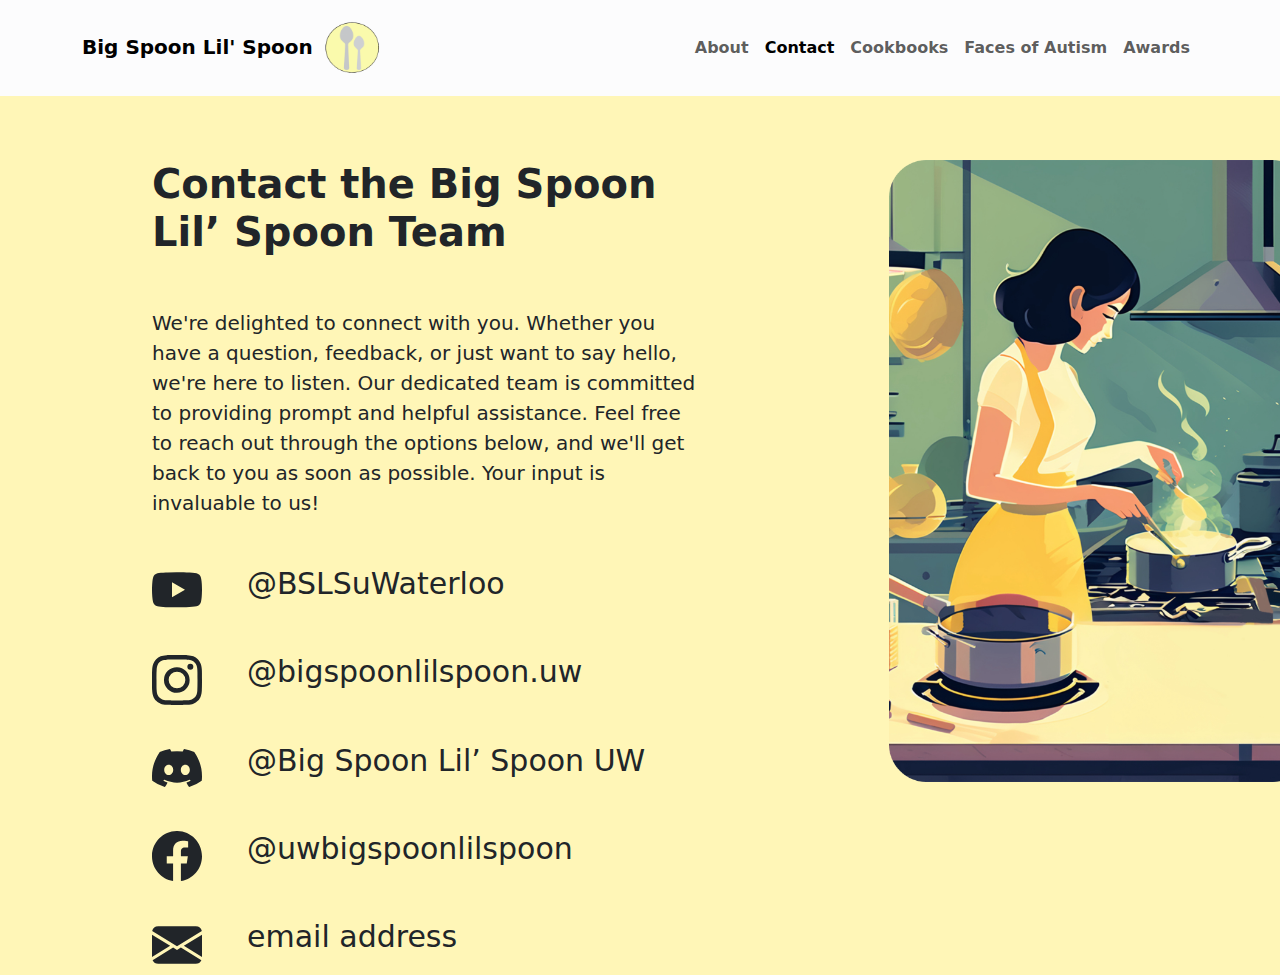
==== contact.html @ 643f0f7d "Initial commit" ====
<!DOCTYPE html>
<html data-bs-theme="light" lang="en">

<head>
    <meta charset="utf-8">
    <meta name="viewport" content="width=device-width, initial-scale=1.0, shrink-to-fit=no">
    <title>BSLS_v1(1)</title>
    <link rel="stylesheet" href="assets/bootstrap/css/bootstrap.min.css">
    <link rel="stylesheet" href="assets/css/bs-theme-overrides.css">
    <link rel="stylesheet" href="assets/css/Navbar-Right-Links-icons.css">
</head>

<body>
    <nav class="navbar navbar-expand-md sticky-top py-3" style="background: var(--bs-light-bg-subtle);">
        <div class="container"><a class="navbar-brand d-flex align-items-center" href="#"><span><strong>Big Spoon Lil' Spoon</strong><img src="assets/img/clipboard-image-1.png" width="58" height="54" style="margin-left: 10px;"></span></a><button data-bs-toggle="collapse" class="navbar-toggler" data-bs-target="#navcol-2"><span class="visually-hidden">Toggle navigation</span><span class="navbar-toggler-icon"></span></button>
            <div class="collapse navbar-collapse" id="navcol-2">
                <ul class="navbar-nav ms-auto" style="padding-left: 50px;">
                    <li class="nav-item"><a class="nav-link" href="index.html"><strong>About</strong></a></li>
                    <li class="nav-item"><a class="nav-link active" href="contact.html"><strong>Contact</strong></a></li>
                    <li class="nav-item"><a class="nav-link" href="#"><strong>Cookbooks</strong></a></li>
                    <li class="nav-item"><a class="nav-link" href="#"><strong>Faces of Autism</strong></a></li>
                    <li class="nav-item"><a class="nav-link" href="#"><strong>Awards</strong></a></li>
                </ul>
            </div>
        </div>
    </nav>
    <div class="container" style="padding-top: 5%;margin-right: 0px;">
        <div class="row">
            <div class="col-md-6">
                <h1 style="font-size: 40px;"><strong>Contact the Big Spoon </strong><br><strong>Lil’ Spoon Team</strong></h1>
                <p class="text-start" style="padding-top: 8%;font-size: 20px;padding-bottom: 0;">We're delighted to connect with you. Whether you have a question, feedback, or just want to say hello, we're here to listen. Our dedicated team is committed to providing prompt and helpful assistance. Feel free to reach out through the options below, and we'll get back to you as soon as possible. Your input is invaluable to us!</p>
                <div class="row" style="padding-top: 5%;">
                    <div class="col-lg-2 d-lg-flex align-items-lg-center"><svg xmlns="http://www.w3.org/2000/svg" width="1em" height="1em" fill="currentColor" viewBox="0 0 16 16" class="bi bi-youtube text-start" style="width: auto;height: 50px;">
                            <path d="M8.051 1.999h.089c.822.003 4.987.033 6.11.335a2.01 2.01 0 0 1 1.415 1.42c.101.38.172.883.22 1.402l.01.104.022.26.008.104c.065.914.073 1.77.074 1.957v.075c-.001.194-.01 1.108-.082 2.06l-.008.105-.009.104c-.05.572-.124 1.14-.235 1.558a2.007 2.007 0 0 1-1.415 1.42c-1.16.312-5.569.334-6.18.335h-.142c-.309 0-1.587-.006-2.927-.052l-.17-.006-.087-.004-.171-.007-.171-.007c-1.11-.049-2.167-.128-2.654-.26a2.007 2.007 0 0 1-1.415-1.419c-.111-.417-.185-.986-.235-1.558L.09 9.82l-.008-.104A31.4 31.4 0 0 1 0 7.68v-.123c.002-.215.01-.958.064-1.778l.007-.103.003-.052.008-.104.022-.26.01-.104c.048-.519.119-1.023.22-1.402a2.007 2.007 0 0 1 1.415-1.42c.487-.13 1.544-.21 2.654-.26l.17-.007.172-.006.086-.003.171-.007A99.788 99.788 0 0 1 7.858 2h.193zM6.4 5.209v4.818l4.157-2.408z"></path>
                        </svg></div>
                    <div class="col d-lg-flex justify-content-lg-start align-items-lg-center">
                        <p style="font-size: 30px;">@BSLSuWaterloo</p>
                    </div>
                </div>
                <div class="row" style="padding-top: 5%;">
                    <div class="col-lg-2 d-lg-flex align-items-lg-center"><svg xmlns="http://www.w3.org/2000/svg" width="1em" height="1em" fill="currentColor" viewBox="0 0 16 16" class="bi bi-instagram text-start" style="width: auto;height: 50px;">
                            <path d="M8 0C5.829 0 5.556.01 4.703.048 3.85.088 3.269.222 2.76.42a3.917 3.917 0 0 0-1.417.923A3.927 3.927 0 0 0 .42 2.76C.222 3.268.087 3.85.048 4.7.01 5.555 0 5.827 0 8.001c0 2.172.01 2.444.048 3.297.04.852.174 1.433.372 1.942.205.526.478.972.923 1.417.444.445.89.719 1.416.923.51.198 1.09.333 1.942.372C5.555 15.99 5.827 16 8 16s2.444-.01 3.298-.048c.851-.04 1.434-.174 1.943-.372a3.916 3.916 0 0 0 1.416-.923c.445-.445.718-.891.923-1.417.197-.509.332-1.09.372-1.942C15.99 10.445 16 10.173 16 8s-.01-2.445-.048-3.299c-.04-.851-.175-1.433-.372-1.941a3.926 3.926 0 0 0-.923-1.417A3.911 3.911 0 0 0 13.24.42c-.51-.198-1.092-.333-1.943-.372C10.443.01 10.172 0 7.998 0h.003zm-.717 1.442h.718c2.136 0 2.389.007 3.232.046.78.035 1.204.166 1.486.275.373.145.64.319.92.599.28.28.453.546.598.92.11.281.24.705.275 1.485.039.843.047 1.096.047 3.231s-.008 2.389-.047 3.232c-.035.78-.166 1.203-.275 1.485a2.47 2.47 0 0 1-.599.919c-.28.28-.546.453-.92.598-.28.11-.704.24-1.485.276-.843.038-1.096.047-3.232.047s-2.39-.009-3.233-.047c-.78-.036-1.203-.166-1.485-.276a2.478 2.478 0 0 1-.92-.598 2.48 2.48 0 0 1-.6-.92c-.109-.281-.24-.705-.275-1.485-.038-.843-.046-1.096-.046-3.233 0-2.136.008-2.388.046-3.231.036-.78.166-1.204.276-1.486.145-.373.319-.64.599-.92.28-.28.546-.453.92-.598.282-.11.705-.24 1.485-.276.738-.034 1.024-.044 2.515-.045v.002zm4.988 1.328a.96.96 0 1 0 0 1.92.96.96 0 0 0 0-1.92zm-4.27 1.122a4.109 4.109 0 1 0 0 8.217 4.109 4.109 0 0 0 0-8.217zm0 1.441a2.667 2.667 0 1 1 0 5.334 2.667 2.667 0 0 1 0-5.334"></path>
                        </svg></div>
                    <div class="col d-lg-flex justify-content-lg-start align-items-lg-center">
                        <p style="font-size: 30px;">@bigspoonlilspoon.uw</p>
                    </div>
                </div>
                <div class="row" style="padding-top: 5%;">
                    <div class="col-lg-2 d-lg-flex align-items-lg-center"><svg xmlns="http://www.w3.org/2000/svg" width="1em" height="1em" fill="currentColor" viewBox="0 0 16 16" class="bi bi-discord text-start" style="width: auto;height: 50px;">
                            <path d="M13.545 2.907a13.227 13.227 0 0 0-3.257-1.011.05.05 0 0 0-.052.025c-.141.25-.297.577-.406.833a12.19 12.19 0 0 0-3.658 0 8.258 8.258 0 0 0-.412-.833.051.051 0 0 0-.052-.025c-1.125.194-2.22.534-3.257 1.011a.041.041 0 0 0-.021.018C.356 6.024-.213 9.047.066 12.032c.001.014.01.028.021.037a13.276 13.276 0 0 0 3.995 2.02.05.05 0 0 0 .056-.019c.308-.42.582-.863.818-1.329a.05.05 0 0 0-.01-.059.051.051 0 0 0-.018-.011 8.875 8.875 0 0 1-1.248-.595.05.05 0 0 1-.02-.066.051.051 0 0 1 .015-.019c.084-.063.168-.129.248-.195a.05.05 0 0 1 .051-.007c2.619 1.196 5.454 1.196 8.041 0a.052.052 0 0 1 .053.007c.08.066.164.132.248.195a.051.051 0 0 1-.004.085 8.254 8.254 0 0 1-1.249.594.05.05 0 0 0-.03.03.052.052 0 0 0 .003.041c.24.465.515.909.817 1.329a.05.05 0 0 0 .056.019 13.235 13.235 0 0 0 4.001-2.02.049.049 0 0 0 .021-.037c.334-3.451-.559-6.449-2.366-9.106a.034.034 0 0 0-.02-.019Zm-8.198 7.307c-.789 0-1.438-.724-1.438-1.612 0-.889.637-1.613 1.438-1.613.807 0 1.45.73 1.438 1.613 0 .888-.637 1.612-1.438 1.612m5.316 0c-.788 0-1.438-.724-1.438-1.612 0-.889.637-1.613 1.438-1.613.807 0 1.451.73 1.438 1.613 0 .888-.631 1.612-1.438 1.612"></path>
                        </svg></div>
                    <div class="col d-lg-flex justify-content-lg-start align-items-lg-center">
                        <p style="font-size: 30px;">@Big Spoon Lil’ Spoon UW</p>
                    </div>
                </div>
                <div class="row" style="padding-top: 5%;">
                    <div class="col-lg-2 d-lg-flex align-items-lg-center"><svg xmlns="http://www.w3.org/2000/svg" width="1em" height="1em" fill="currentColor" viewBox="0 0 16 16" class="bi bi-facebook text-start" style="width: auto;height: 50px;">
                            <path d="M16 8.049c0-4.446-3.582-8.05-8-8.05C3.58 0-.002 3.603-.002 8.05c0 4.017 2.926 7.347 6.75 7.951v-5.625h-2.03V8.05H6.75V6.275c0-2.017 1.195-3.131 3.022-3.131.876 0 1.791.157 1.791.157v1.98h-1.009c-.993 0-1.303.621-1.303 1.258v1.51h2.218l-.354 2.326H9.25V16c3.824-.604 6.75-3.934 6.75-7.951"></path>
                        </svg></div>
                    <div class="col d-lg-flex justify-content-lg-start align-items-lg-center">
                        <p style="font-size: 30px;">@uwbigspoonlilspoon</p>
                    </div>
                </div>
                <div class="row" style="padding-top: 5%;">
                    <div class="col-lg-2 d-lg-flex align-items-lg-center"><svg xmlns="http://www.w3.org/2000/svg" width="1em" height="1em" fill="currentColor" viewBox="0 0 16 16" class="bi bi-envelope-fill text-start" style="width: auto;height: 50px;">
                            <path d="M.05 3.555A2 2 0 0 1 2 2h12a2 2 0 0 1 1.95 1.555L8 8.414.05 3.555ZM0 4.697v7.104l5.803-3.558zM6.761 8.83l-6.57 4.027A2 2 0 0 0 2 14h12a2 2 0 0 0 1.808-1.144l-6.57-4.027L8 9.586l-1.239-.757Zm3.436-.586L16 11.801V4.697l-5.803 3.546Z"></path>
                        </svg></div>
                    <div class="col d-lg-flex justify-content-lg-start align-items-lg-center">
                        <p style="font-size: 30px;">email address</p>
                    </div>
                </div>
            </div>
            <div class="col-md-6 d-flex justify-content-end align-items-end align-items-lg-start" style="padding-right: 0px;"><img src="assets/img/clipboard-image-3.png" style="width: 70%;"></div>
        </div>
    </div>
    <script src="assets/bootstrap/js/bootstrap.min.js"></script>
</body>

</html>
---- assets/css/bs-theme-overrides.css ----
:root, [data-bs-theme=light] {
  --bs-body-bg: #FFF6B7;
  --bs-body-bg-rgb: 255,246,183;
}
---- assets/css/Navbar-Right-Links-icons.css ----
.bs-icon {
  --bs-icon-size: .75rem;
  display: flex;
  flex-shrink: 0;
  justify-content: center;
  align-items: center;
  font-size: var(--bs-icon-size);
  width: calc(var(--bs-icon-size) * 2);
  height: calc(var(--bs-icon-size) * 2);
  color: var(--bs-primary);
}

.bs-icon-xs {
  --bs-icon-size: 1rem;
  width: calc(var(--bs-icon-size) * 1.5);
  height: calc(var(--bs-icon-size) * 1.5);
}

.bs-icon-sm {
  --bs-icon-size: 1rem;
}

.bs-icon-md {
  --bs-icon-size: 1.5rem;
}

.bs-icon-lg {
  --bs-icon-size: 2rem;
}

.bs-icon-xl {
  --bs-icon-size: 2.5rem;
}

.bs-icon.bs-icon-primary {
  color: var(--bs-white);
  background: var(--bs-primary);
}

.bs-icon.bs-icon-primary-light {
  color: var(--bs-primary);
  background: rgba(var(--bs-primary-rgb), .2);
}

.bs-icon.bs-icon-semi-white {
  color: var(--bs-primary);
  background: rgba(255, 255, 255, .5);
}

.bs-icon.bs-icon-rounded {
  border-radius: .5rem;
}

.bs-icon.bs-icon-circle {
  border-radius: 50%;
}
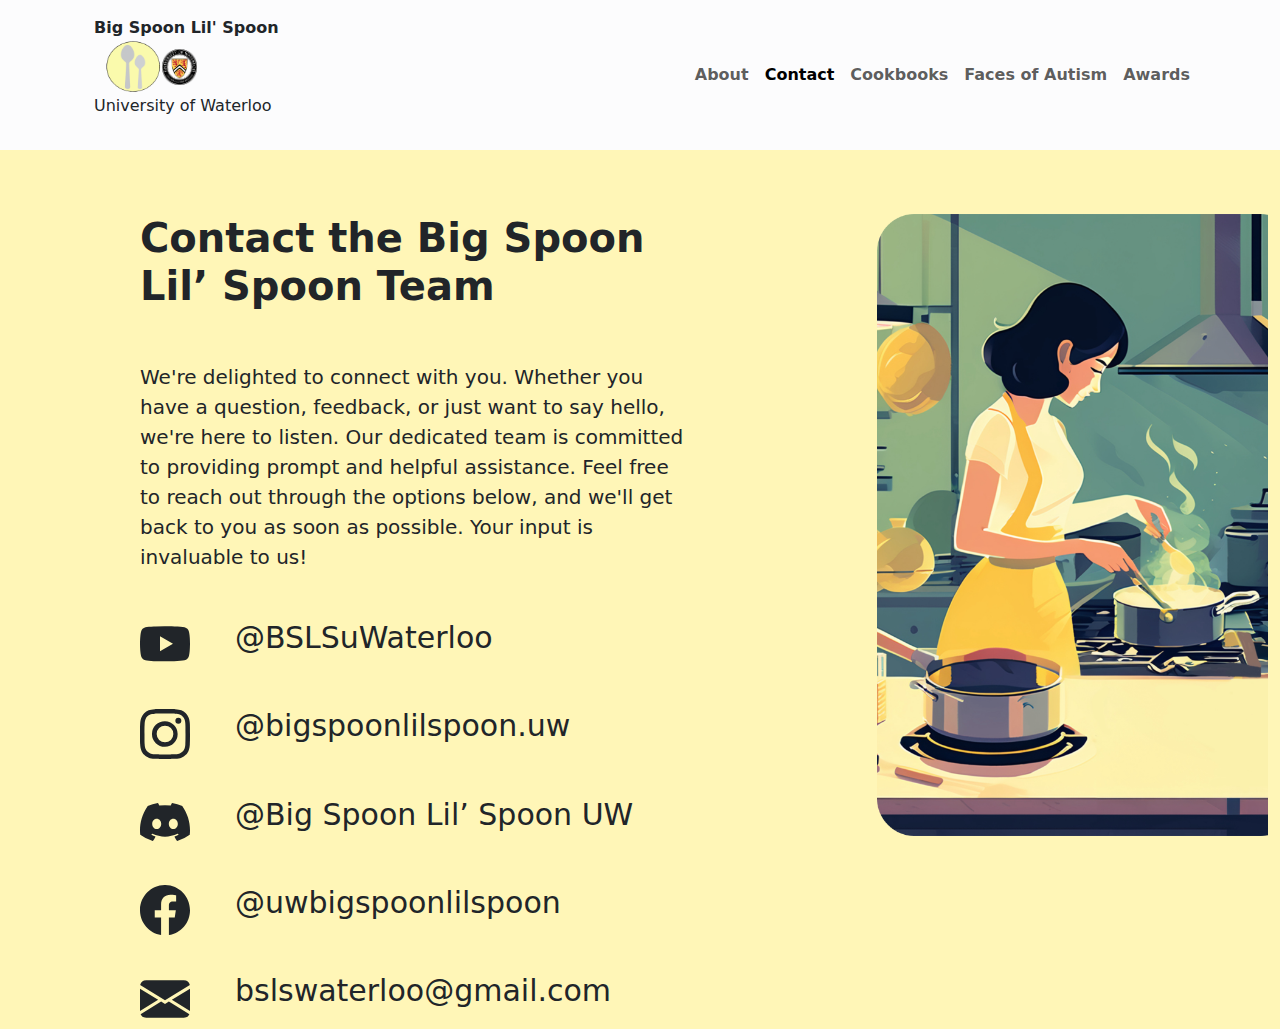
==== commit 0bd90524: "updated awards" ====
--- a/contact.html
+++ b/contact.html
@@ -4,27 +4,37 @@
 <head>
     <meta charset="utf-8">
     <meta name="viewport" content="width=device-width, initial-scale=1.0, shrink-to-fit=no">
-    <title>BSLS_v1(1)</title>
-    <link rel="stylesheet" href="assets/bootstrap/css/bootstrap.min.css">
+    <title>Contact</title>
+    <link rel="stylesheet" href="https://cdn.jsdelivr.net/npm/bootstrap@5.3.2/dist/css/bootstrap.min.css">
     <link rel="stylesheet" href="assets/css/bs-theme-overrides.css">
     <link rel="stylesheet" href="assets/css/Navbar-Right-Links-icons.css">
 </head>
 
 <body>
     <nav class="navbar navbar-expand-md sticky-top py-3" style="background: var(--bs-light-bg-subtle);">
-        <div class="container"><a class="navbar-brand d-flex align-items-center" href="#"><span><strong>Big Spoon Lil' Spoon</strong><img src="assets/img/clipboard-image-1.png" width="58" height="54" style="margin-left: 10px;"></span></a><button data-bs-toggle="collapse" class="navbar-toggler" data-bs-target="#navcol-2"><span class="visually-hidden">Toggle navigation</span><span class="navbar-toggler-icon"></span></button>
+        <div class="container">
+            <div class="container" style="width: 30%;">
+                <div class="row" style="width: 100%;">
+                    <div class="col-lg-12 col-xxl-12" style="width: 80%;"><span><strong>Big Spoon Lil' Spoon</strong></span><img src="assets/img/clipboard-image-1.png" width="58" height="54" style="margin-left: 10px;"><img src="assets/img/clipboard-image-4.png" style="width: 15.7%;"></div>
+                </div>
+                <div class="row">
+                    <div class="col">
+                        <p>University of Waterloo</p>
+                    </div>
+                </div>
+            </div><a class="navbar-brand d-flex align-items-center" href="#"></a><button data-bs-toggle="collapse" class="navbar-toggler" data-bs-target="#navcol-2"><span class="visually-hidden">Toggle navigation</span><span class="navbar-toggler-icon"></span></button>
             <div class="collapse navbar-collapse" id="navcol-2">
                 <ul class="navbar-nav ms-auto" style="padding-left: 50px;">
                     <li class="nav-item"><a class="nav-link" href="index.html"><strong>About</strong></a></li>
                     <li class="nav-item"><a class="nav-link active" href="contact.html"><strong>Contact</strong></a></li>
                     <li class="nav-item"><a class="nav-link" href="#"><strong>Cookbooks</strong></a></li>
                     <li class="nav-item"><a class="nav-link" href="#"><strong>Faces of Autism</strong></a></li>
-                    <li class="nav-item"><a class="nav-link" href="#"><strong>Awards</strong></a></li>
+                    <li class="nav-item"><a class="nav-link" href="awards.html"><strong>Awards</strong></a></li>
                 </ul>
             </div>
         </div>
     </nav>
-    <div class="container" style="padding-top: 5%;margin-right: 0px;">
+    <div class="container" style="padding-top: 5%;margin-right: 0px;margin-left: 10%;">
         <div class="row">
             <div class="col-md-6">
                 <h1 style="font-size: 40px;"><strong>Contact the Big Spoon </strong><br><strong>Lil’ Spoon Team</strong></h1>
@@ -66,14 +76,14 @@
                             <path d="M.05 3.555A2 2 0 0 1 2 2h12a2 2 0 0 1 1.95 1.555L8 8.414.05 3.555ZM0 4.697v7.104l5.803-3.558zM6.761 8.83l-6.57 4.027A2 2 0 0 0 2 14h12a2 2 0 0 0 1.808-1.144l-6.57-4.027L8 9.586l-1.239-.757Zm3.436-.586L16 11.801V4.697l-5.803 3.546Z"></path>
                         </svg></div>
                     <div class="col d-lg-flex justify-content-lg-start align-items-lg-center">
-                        <p style="font-size: 30px;">email address</p>
+                        <p style="font-size: 30px;">bslswaterloo@gmail.com</p>
                     </div>
                 </div>
             </div>
             <div class="col-md-6 d-flex justify-content-end align-items-end align-items-lg-start" style="padding-right: 0px;"><img src="assets/img/clipboard-image-3.png" style="width: 70%;"></div>
         </div>
     </div>
-    <script src="assets/bootstrap/js/bootstrap.min.js"></script>
+    <script src="https://cdn.jsdelivr.net/npm/bootstrap@5.3.2/dist/js/bootstrap.bundle.min.js"></script>
 </body>
 
 </html>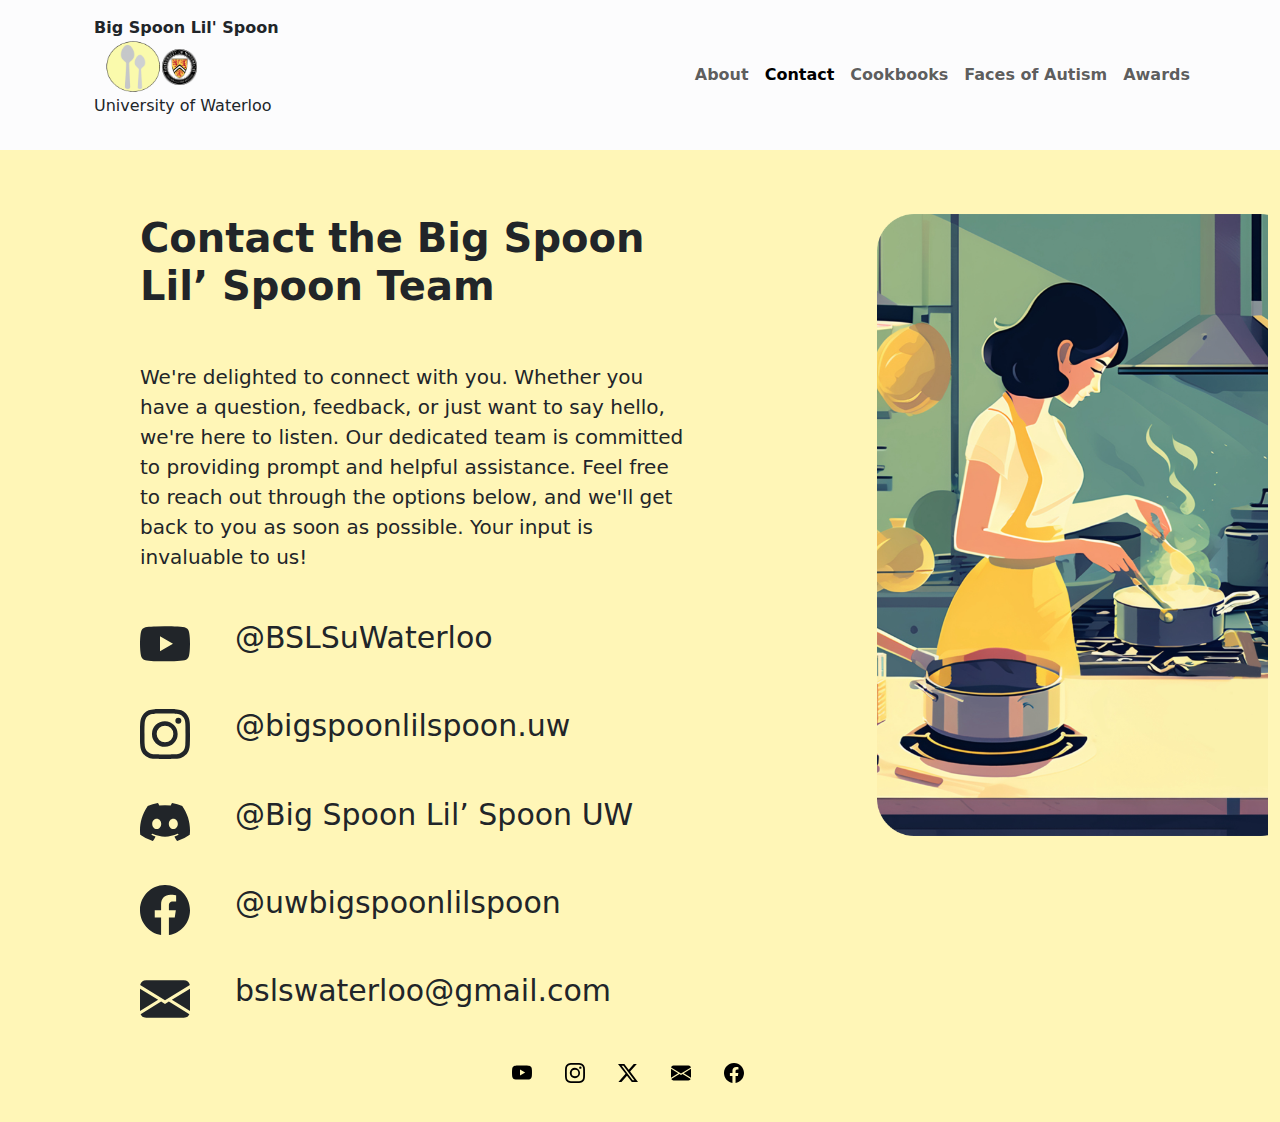
==== commit 1ba1c00b: "Added remaining pages" ====
--- a/contact.html
+++ b/contact.html
@@ -7,6 +7,7 @@
     <title>Contact</title>
     <link rel="stylesheet" href="https://cdn.jsdelivr.net/npm/bootstrap@5.3.2/dist/css/bootstrap.min.css">
     <link rel="stylesheet" href="assets/css/bs-theme-overrides.css">
+    <link rel="stylesheet" href="assets/css/Articles-Cards-images.css">
     <link rel="stylesheet" href="assets/css/Navbar-Right-Links-icons.css">
 </head>
 
@@ -25,10 +26,10 @@
             </div><a class="navbar-brand d-flex align-items-center" href="#"></a><button data-bs-toggle="collapse" class="navbar-toggler" data-bs-target="#navcol-2"><span class="visually-hidden">Toggle navigation</span><span class="navbar-toggler-icon"></span></button>
             <div class="collapse navbar-collapse" id="navcol-2">
                 <ul class="navbar-nav ms-auto" style="padding-left: 50px;">
-                    <li class="nav-item"><a class="nav-link" href="index.html"><strong>About</strong></a></li>
+                    <li class="nav-item"><a class="nav-link" href="about.html"><strong>About</strong></a></li>
                     <li class="nav-item"><a class="nav-link active" href="contact.html"><strong>Contact</strong></a></li>
-                    <li class="nav-item"><a class="nav-link" href="#"><strong>Cookbooks</strong></a></li>
-                    <li class="nav-item"><a class="nav-link" href="#"><strong>Faces of Autism</strong></a></li>
+                    <li class="nav-item"><a class="nav-link" href="cooking.html"><strong>Cookbooks</strong></a></li>
+                    <li class="nav-item"><a class="nav-link" href="foa.html"><strong>Faces of Autism</strong></a></li>
                     <li class="nav-item"><a class="nav-link" href="awards.html"><strong>Awards</strong></a></li>
                 </ul>
             </div>
@@ -83,6 +84,41 @@
             <div class="col-md-6 d-flex justify-content-end align-items-end align-items-lg-start" style="padding-right: 0px;"><img src="assets/img/clipboard-image-3.png" style="width: 70%;"></div>
         </div>
     </div>
+    <footer class="text-center py-4" style="position: relative;">
+        <div class="container">
+            <div class="row row-cols-1 row-cols-lg-3">
+                <div class="col-xl-12">
+                    <ul class="list-inline my-2">
+                        <li class="list-inline-item me-4">
+                            <div class="bs-icon-circle bs-icon-primary bs-icon" style="background: var(--bs-body-bg);color: var(--bs-emphasis-color);"><svg xmlns="http://www.w3.org/2000/svg" width="1em" height="1em" fill="currentColor" viewBox="0 0 16 16" class="bi bi-youtube" style="background: var(--bs-body-bg);color: var(--bs-emphasis-color);width: 20px;height: 20px;">
+                                    <path d="M8.051 1.999h.089c.822.003 4.987.033 6.11.335a2.01 2.01 0 0 1 1.415 1.42c.101.38.172.883.22 1.402l.01.104.022.26.008.104c.065.914.073 1.77.074 1.957v.075c-.001.194-.01 1.108-.082 2.06l-.008.105-.009.104c-.05.572-.124 1.14-.235 1.558a2.007 2.007 0 0 1-1.415 1.42c-1.16.312-5.569.334-6.18.335h-.142c-.309 0-1.587-.006-2.927-.052l-.17-.006-.087-.004-.171-.007-.171-.007c-1.11-.049-2.167-.128-2.654-.26a2.007 2.007 0 0 1-1.415-1.419c-.111-.417-.185-.986-.235-1.558L.09 9.82l-.008-.104A31.4 31.4 0 0 1 0 7.68v-.123c.002-.215.01-.958.064-1.778l.007-.103.003-.052.008-.104.022-.26.01-.104c.048-.519.119-1.023.22-1.402a2.007 2.007 0 0 1 1.415-1.42c.487-.13 1.544-.21 2.654-.26l.17-.007.172-.006.086-.003.171-.007A99.788 99.788 0 0 1 7.858 2h.193zM6.4 5.209v4.818l4.157-2.408z"></path>
+                                </svg></div>
+                        </li>
+                        <li class="list-inline-item me-4" style="background: var(--bs-body-bg);color: var(--bs-emphasis-color);">
+                            <div class="bs-icon-circle bs-icon-primary bs-icon" style="background: var(--bs-body-bg);color: var(--bs-emphasis-color);"><svg xmlns="http://www.w3.org/2000/svg" width="1em" height="1em" fill="currentColor" viewBox="0 0 16 16" class="bi bi-instagram" style="background: var(--bs-body-bg);color: var(--bs-emphasis-color);width: 20px;height: 20px;">
+                                    <path d="M8 0C5.829 0 5.556.01 4.703.048 3.85.088 3.269.222 2.76.42a3.917 3.917 0 0 0-1.417.923A3.927 3.927 0 0 0 .42 2.76C.222 3.268.087 3.85.048 4.7.01 5.555 0 5.827 0 8.001c0 2.172.01 2.444.048 3.297.04.852.174 1.433.372 1.942.205.526.478.972.923 1.417.444.445.89.719 1.416.923.51.198 1.09.333 1.942.372C5.555 15.99 5.827 16 8 16s2.444-.01 3.298-.048c.851-.04 1.434-.174 1.943-.372a3.916 3.916 0 0 0 1.416-.923c.445-.445.718-.891.923-1.417.197-.509.332-1.09.372-1.942C15.99 10.445 16 10.173 16 8s-.01-2.445-.048-3.299c-.04-.851-.175-1.433-.372-1.941a3.926 3.926 0 0 0-.923-1.417A3.911 3.911 0 0 0 13.24.42c-.51-.198-1.092-.333-1.943-.372C10.443.01 10.172 0 7.998 0h.003zm-.717 1.442h.718c2.136 0 2.389.007 3.232.046.78.035 1.204.166 1.486.275.373.145.64.319.92.599.28.28.453.546.598.92.11.281.24.705.275 1.485.039.843.047 1.096.047 3.231s-.008 2.389-.047 3.232c-.035.78-.166 1.203-.275 1.485a2.47 2.47 0 0 1-.599.919c-.28.28-.546.453-.92.598-.28.11-.704.24-1.485.276-.843.038-1.096.047-3.232.047s-2.39-.009-3.233-.047c-.78-.036-1.203-.166-1.485-.276a2.478 2.478 0 0 1-.92-.598 2.48 2.48 0 0 1-.6-.92c-.109-.281-.24-.705-.275-1.485-.038-.843-.046-1.096-.046-3.233 0-2.136.008-2.388.046-3.231.036-.78.166-1.204.276-1.486.145-.373.319-.64.599-.92.28-.28.546-.453.92-.598.282-.11.705-.24 1.485-.276.738-.034 1.024-.044 2.515-.045v.002zm4.988 1.328a.96.96 0 1 0 0 1.92.96.96 0 0 0 0-1.92zm-4.27 1.122a4.109 4.109 0 1 0 0 8.217 4.109 4.109 0 0 0 0-8.217zm0 1.441a2.667 2.667 0 1 1 0 5.334 2.667 2.667 0 0 1 0-5.334"></path>
+                                </svg></div>
+                        </li>
+                        <li class="list-inline-item me-4" style="background: var(--bs-body-bg);color: var(--bs-emphasis-color);">
+                            <div class="bs-icon-circle bs-icon-primary bs-icon" style="background: var(--bs-body-bg);color: var(--bs-emphasis-color);"><svg xmlns="http://www.w3.org/2000/svg" width="1em" height="1em" fill="currentColor" viewBox="0 0 16 16" class="bi bi-twitter-x" style="background: var(--bs-body-bg);color: var(--bs-emphasis-color);width: 20px;height: 20px;">
+                                    <path d="M12.6.75h2.454l-5.36 6.142L16 15.25h-4.937l-3.867-5.07-4.425 5.07H.316l5.733-6.57L0 .75h5.063l3.495 4.633L12.601.75Zm-.86 13.028h1.36L4.323 2.145H2.865l8.875 11.633Z"></path>
+                                </svg></div>
+                        </li>
+                        <li class="list-inline-item me-4" style="background: var(--bs-body-bg);color: var(--bs-emphasis-color);">
+                            <div class="bs-icon-circle bs-icon-primary bs-icon" style="background: var(--bs-body-bg);color: var(--bs-emphasis-color);"><svg xmlns="http://www.w3.org/2000/svg" width="1em" height="1em" fill="currentColor" viewBox="0 0 16 16" class="bi bi-envelope-fill" style="background: var(--bs-body-bg);color: var(--bs-emphasis-color);width: 20px;height: 20px;">
+                                    <path d="M.05 3.555A2 2 0 0 1 2 2h12a2 2 0 0 1 1.95 1.555L8 8.414.05 3.555ZM0 4.697v7.104l5.803-3.558zM6.761 8.83l-6.57 4.027A2 2 0 0 0 2 14h12a2 2 0 0 0 1.808-1.144l-6.57-4.027L8 9.586l-1.239-.757Zm3.436-.586L16 11.801V4.697l-5.803 3.546Z"></path>
+                                </svg></div>
+                        </li>
+                        <li class="list-inline-item me-4" style="background: var(--bs-body-bg);color: var(--bs-emphasis-color);">
+                            <div class="bs-icon-circle bs-icon-primary bs-icon" style="background: var(--bs-body-bg);color: var(--bs-emphasis-color);"><svg xmlns="http://www.w3.org/2000/svg" width="1em" height="1em" fill="currentColor" viewBox="0 0 16 16" class="bi bi-facebook" style="background: var(--bs-body-bg);color: var(--bs-emphasis-color);width: 20px;height: 20px;">
+                                    <path d="M16 8.049c0-4.446-3.582-8.05-8-8.05C3.58 0-.002 3.603-.002 8.05c0 4.017 2.926 7.347 6.75 7.951v-5.625h-2.03V8.05H6.75V6.275c0-2.017 1.195-3.131 3.022-3.131.876 0 1.791.157 1.791.157v1.98h-1.009c-.993 0-1.303.621-1.303 1.258v1.51h2.218l-.354 2.326H9.25V16c3.824-.604 6.75-3.934 6.75-7.951"></path>
+                                </svg></div>
+                        </li>
+                    </ul>
+                </div>
+            </div>
+        </div>
+    </footer>
     <script src="https://cdn.jsdelivr.net/npm/bootstrap@5.3.2/dist/js/bootstrap.bundle.min.js"></script>
 </body>
 
--- a/assets/css/Articles-Cards-images.css
+++ b/assets/css/Articles-Cards-images.css
@@ -0,0 +1,4 @@
+.fit-cover {
+  object-fit: cover;
+}
+
